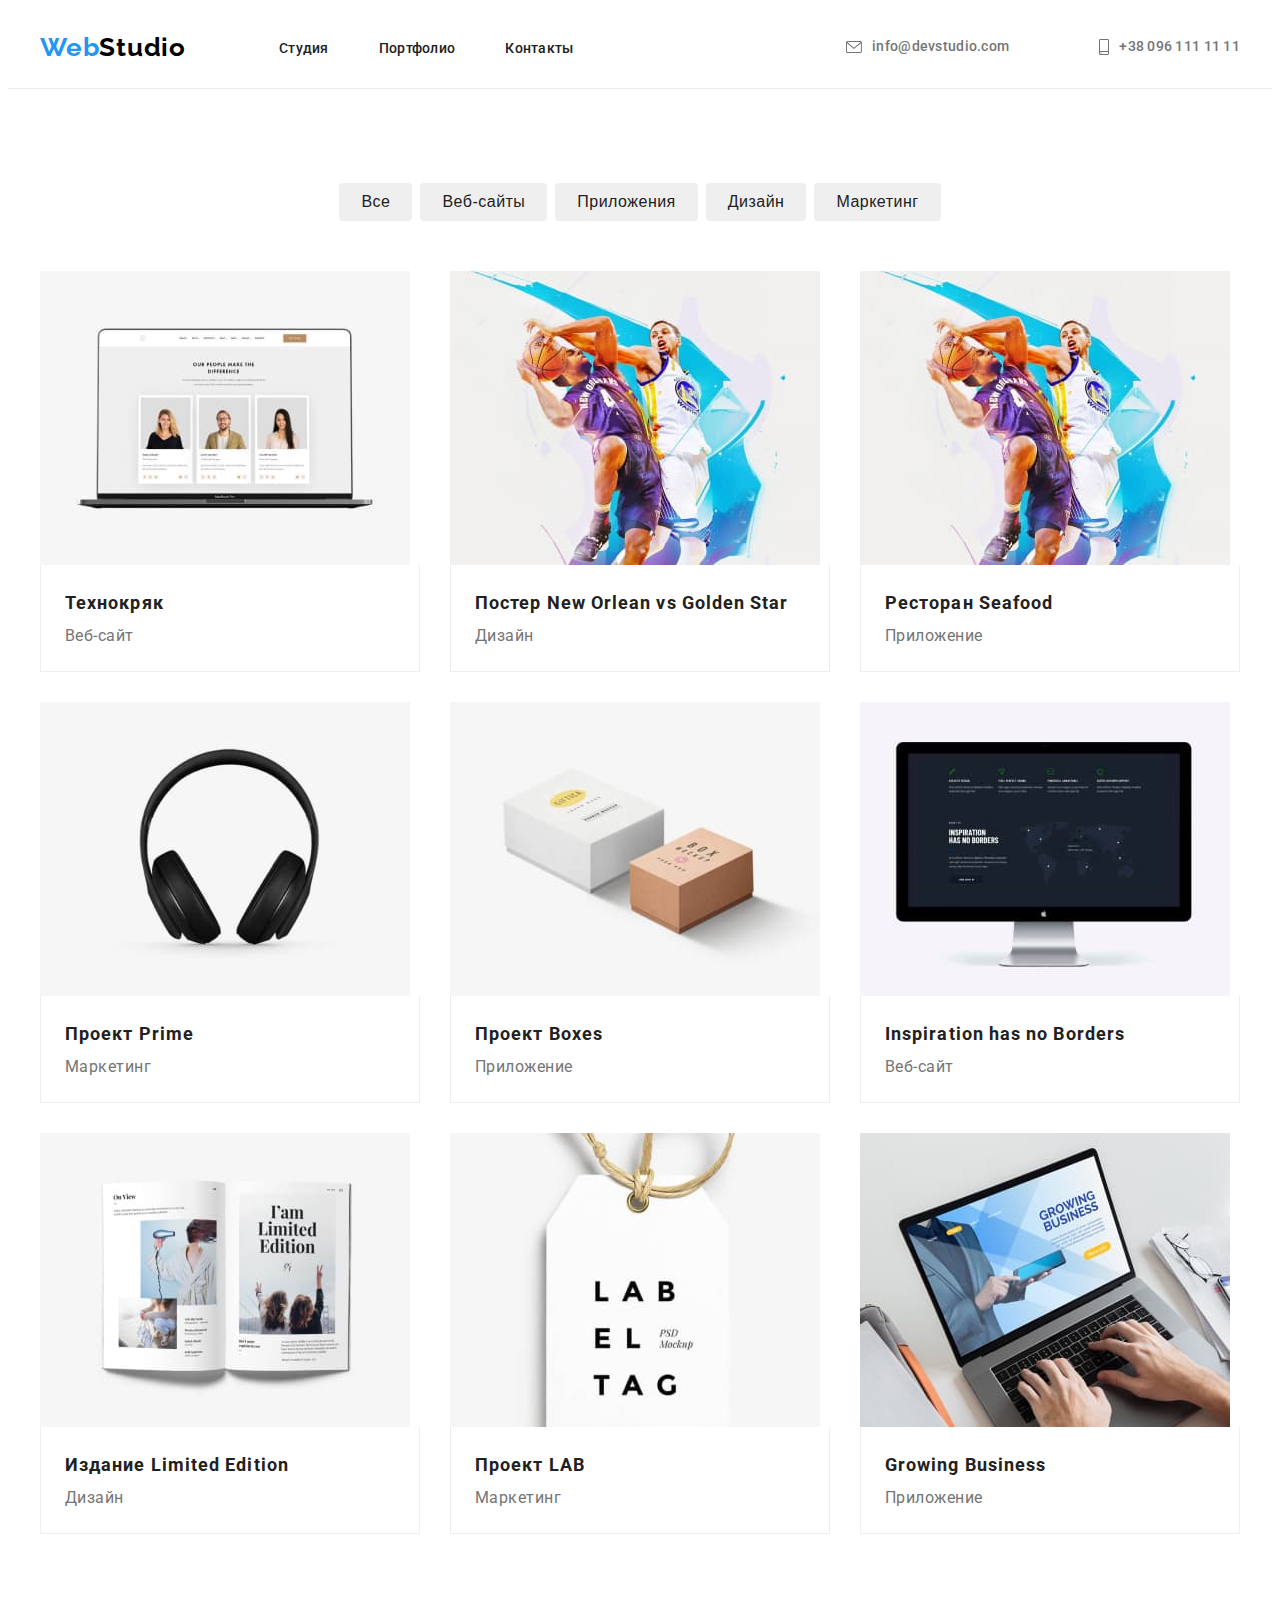
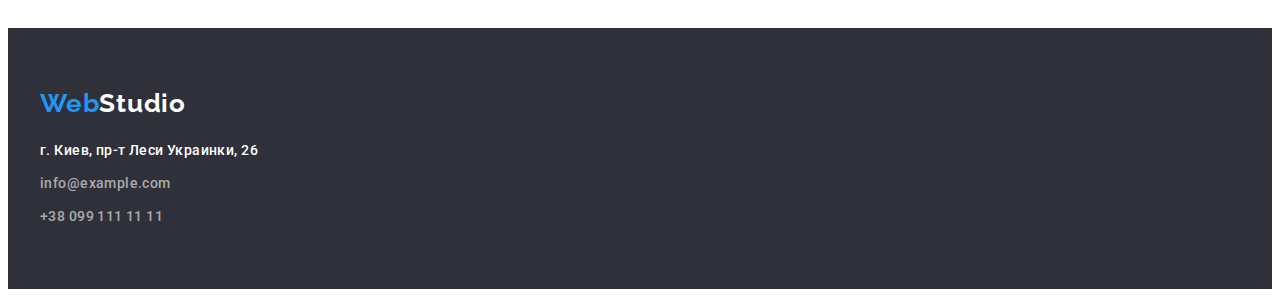
==== portfolio.html @ 6f730717 "hw4-1" ====
<!DOCTYPE html>
        <html lang="ru">
        <head>
            <meta charset="UTF-8">
            <meta http-equiv="X-UA-Compatible" content="IE=edge">
            <meta name="viewport" content="device-width,initial-scale=1.0">
            <title>goit-markup-hw-02</title>
            <link rel="stylesheet" href="https://cdnjs.cloudflare.com/ajax/libs/modern-normalize/1.0.0/modern-normalize.min.css"
            integrity="sha512-ISS7cAi1PEhQ8jnbJpJZMd29NlhNj4AWYyLOSp2CE/CsHxTCu+r+t0D2yoJudVrd0/8fTVPUVDzY5Tvli75u/g=="
            crossorigin="anonymous" />
            <link rel="preconnect" href="https://fonts.gstatic.com">
            <link href="https://fonts.googleapis.com/css2?family=Raleway:wght@700&family=Roboto:wght@400;500;700;900&display=swap"
                rel="stylesheet">
            <link rel="stylesheet" href="./css/styles.css">
        </head>

            <body>
                <header class="header">
                    <div class="container">
                        <nav class="navigation">
                            <a class="logo link" href="./index.html" lang="en">Web<span class="header-logo">Studio</span></a>
                            <ul class="navigation-list list">
                                <li class="navigation-item">
                                    <a class="navigation-link link" href="./index.html">Студия</a>
                                </li>
                                <li class="navigation-item">
                                    <a class="navigation-link link" href="./portfolio.html">Портфолио</a>
                                </li>
                                <li class="navigation-item"> 
                                    <a class="navigation-link link" href="">Контакты</a>

                                </li>
                            </ul>
                        </nav>
                        <ul class="header-list list">
                            <li class="header-list-link">
                                <a class="mail-link link" href="mailto:info@devstudio.com">
                                    <svg class="mail-icon">
                                        <use href="./images/icons.svg#icon-envelope"></use>
                                    </svg>
                                    info@devstudio.com
                                </a>
                            </li>
                            <li class="header-list-link">
                                <a class="tel-link link" href="tel:+380961111111">
                                    <svg class="tel-icon">
                                        <use href="./images/icons.svg#icon-smartphone"></use>
                                    </svg>
                                    +38 096 111 11 11
                                </a>
                            </li>
                        </ul>
                   </div>
                </header>

                <main>

                <!-- filter projects-->            
                    <section class="filter-projects">
                        <div class="container">
                            <h1 class="visually-hidden">Проекты</h1>
                            <ul class="services-list list">
                                <li class="services-list-item services">
                                    <button type="button" class="filter-services">Все</button>
                                </li>
                                <li class="services-list-item">
                                    <button type="button" class="filter-services" >Веб-сайты</button>
                                </li>
                                <li class="services-list-item services">
                                    <button type="button" class="filter-services">Приложения</button>
                                </li>
                                <li class="services-list-item services">
                                    <button type="button" class="filter-services">Дизайн</button>
                                </li>
                                <li class="services-list-item services">
                                    <button type="button" class="filter-services">Маркетинг</button>
                                </li>
                            </ul>

                            <h2 class="visually-hidden">Работы</h2>
                            <ul class="project-list list">
                                <li class="project-list-item">
                                    <div class="thumb">
                                        <img src="./images/portfolio/web-techno.jpg" width="370" height="294" alt="Веб-сайт">
                                    </div>
                                    <div class="project-list-content">
                                        <a class="project-link link" href="">Технокряк</a>
                                        <p class="project-item">Веб-сайт</p>
                                    </div>
                                </li>
                                <li class="project-list-item">
                                    <div class="thumb">
                                        <img src="./images/portfolio/new-orlean.jpg" width="370" height="294" alt="Баскетболисты">
                                    </div>
                                    <div class="project-list-content">
                                        <a class="project-link link" href="">Постер New Orlean vs Golden Star</a>
                                        <p class="project-item">Дизайн</p>
                                    </div>
                                </li>
                                <li class="project-list-item">
                                    <div class="thumb">
                                        <img src="./images/portfolio/new-orlean.jpg" width="370" height="294" alt="Главная страница приложения">
                                    </div>
                                    <div class="project-list-content">
                                        <a class="project-link link" href="">Ресторан Seafood</a>
                                        <p class="project-item">Приложение</p>
                                    </div>
                                </li>
                                <li class="project-list-item">
                                    <div class="thumb">
                                        <img src="./images/portfolio/prime.jpg" width="370" height="294" alt="Наушники">
                                    </div>
                                    <div class="project-list-content">
                                        <a class="project-link link" href="">Проект Prime</a>
                                        <p class="project-item">Маркетинг</p>     
                                    </div>
                                </li>
                                <li class="project-list-item">
                                    <div class="thumb">
                                        <img src="./images/portfolio/boxes.jpg" width="370" height="294" alt="Коробки">
                                    </div>    
                                    <div class="project-list-content">
                                        <a class="project-link link" href="">Проект Boxes</a>
                                        <p class="project-item">Приложение</p>
                                    </div>
                                </li>
                                <li class="project-list-item">
                                    <div class="thumb">
                                        <img src="./images/portfolio/borders.jpg" width="370" height="294" alt="Изображение приложения">
                                    </div>
                                    <div class="project-list-content">
                                        <a class="project-link link" href="">Inspiration has no Borders</a>
                                        <p class="project-item">Веб-сайт</p>
                                    </div>
                                </li>
                                <li class="project-list-item">
                                    <div class="thumb">
                                        <img src="./images/portfolio/limited-edition.jpg" width="370" height="294" alt="Книга">
                                    </div>
                                    <div class="project-list-content">
                                        <a class="project-link link" href="">Издание Limited Edition</a>
                                        <p class="project-item">Дизайн</p>
                                    </div>
                                </li>
                                <li class="project-list-item">
                                    <div class="thumb">
                                        <img src="./images/portfolio/lab.jpg" width="370" height="294" alt="Название проекта">
                                    </div>
                                    <div class="project-list-content">
                                        <a class="project-link link" href="">Проект LAB</a>
                                        <p class="project-item">Маркетинг</p>
                                    </div>
                                </li>
                                <li class="project-list-item">
                                    <div class="thumb">
                                        <img src="./images/portfolio/growing-business.jpg" width="370" height="294"  alt="Название приложения">
                                    </div>
                                    <div class="project-list-content">
                                        <a class="project-link link" href="">Growing Business</a>
                                        <p class="project-item">Приложение</p>              
                                    </div>
                                </li>
                            </ul>
                        </div>
                    </section>
                </main>

                <footer class="footer">
                    <div class="footer-container container">
                        <div class="container-logo">
                            <a class="logo link" href="./index.html" lang="en">Web<span class="footer-logo">Studio</span></a>               
                        </div>
                        <address class="address">
                            <ul class="footer-list list">
                                <li class="footer-list-item">
                                    <a class="contact-adress link" href="https://goo.gl/maps/8bbEBqnTATMpC2DeA" target="_blank"
                                        rel="noopener noreferrer">г. Киев, пр-т Леси Украинки, 26</a>
                                </li>
                                <li class="footer-list-item">
                                    <a class="contact-info link" href="mailto:info@example.com">info@example.com</a>
                                </li>
                                <li class="footer-list-item">
                                    <a class="contact-info link" href="tel:+380991111111=">+38 099 111 11 11</a>
                                </li>
                            </ul>
                        </address>
                    </div>
                </footer>
            </body>
        </html>
---- css/styles.css ----
:root {
  --main-font: "Roboto", sans-serif;
  --secondary-font: "Raleway", sans-serif;
  --accent-color: #2196f3;
  --accent-text-color: #757575;
  --accent-title-color: #212121;
  --primary-white-color: #ffffff;
  --footer-background-color: #2f303a;
  --secondary-background-color: #f5f4fa;
  --section-padding-bottom: 49px;
  --icon-color: #afb1b8;
}

body {
  font-family: var(--main-font);
}

h1,
h2,
h3,
h4,
h5,
h6,
p {
  margin: 0;
}

ul,
ol {
  margin: 0;
  padding: 0;
}

img {
  display: block;
}

.link {
  text-decoration: none;
}

.list {
  list-style: none;
}

.address {
  font-style: normal;
}

.visually-hidden {
  position: absolute !important;
  clip: rect(1px 1px 1px 1px); /* IE6, IE7 */
  clip: rect(1px, 1px, 1px, 1px);
  padding: 0 !important;
  border: 0 !important;
  height: 1px !important;
  width: 1px !important;
  overflow: hidden;
}

/*==========HEADER============*/

.header {
  padding-top: 24px;
  padding-bottom: 25px;
}

.header .container {
  display: flex;
  align-items: center;
  margin-left: auto;
}

.container {
  width: 1200px;
  margin: 0 auto;
  padding-left: 15px;
  padding-right: 15px;
}

.navigation {
  display: flex;
  align-items: center;
}

.navigation-list {
  display: flex;
  align-items: center;
  margin-left: 93px;
}

.logo {
  font-family: var(--secondary-font);
  font-weight: 700;
  font-size: 26px;
  line-height: 1.19;
  letter-spacing: 0.03em;
  color: var(--accent-color);
}

.navigation-item:not(:last-child) {
  margin-right: 50px;
}

.header .header-logo {
  font-family: var(--secondary-font);
  font-weight: 700;
  font-size: 26px;
  line-height: 1.19;
  letter-spacing: 0.03em;
  color: #000000;
}

.navigation-link {
  font-weight: 500;
  font-size: 14px;
  line-height: 1.14;
  letter-spacing: 0.02em;
  color: var(--accent-title-color);
}

.navigation-link:hover,
.navigation-link:focus {
  color: var(--accent-color);
}

.mail-link {
  font-weight: 500;
  font-size: 14px;
  line-height: 1.14;
  letter-spacing: 0.02em;
  color: var(--accent-text-color);
  margin-left: auto;
  margin-right: 40px;
  display: flex;
  align-items: center;
}

.mail-icon {
  margin-right: 10px;
  width: 16px;
  height: 12px;
  fill: var(--accent-text-color);
}

.mail-link:hover .mail-icon,
.mail-link:focus .mail-icon {
  fill: var(--accent-color);
}

.tel-icon {
  width: 10px;
  height: 16px;
  margin-right: 10px;
  fill: var(--accent-text-color);
}

.mail-link:hover,
.mail-link:focus {
  color: var(--accent-color);
}

.tel-link:hover,
.tel-link:focus {
  color: var(--accent-color);
}

.tel-link:hover .tel-icon,
.tel-link:focus .tel-icon {
  fill: var(--accent-color);
}

.tel-link {
  font-weight: 500;
  font-size: 14px;
  line-height: 1.14;
  letter-spacing: 0.02em;
  color: var(--accent-text-color);
  display: flex;
  align-items: center;
  justify-content: center;
}

.header-list {
  display: flex;
  margin-left: auto;
}

.header-list-link:not(:last-child) {
  margin-right: 50px;
}

.header {
  border-bottom: 1px solid #ececec;
}
/*==========HEADER END============*/

/*==========HERO============*/

.hero-title {
  font-weight: 900;
  font-family: var(--main-font);
  font-size: 44px;
  line-height: 1.36;
  text-align: center;
  letter-spacing: 0.06em;
  text-transform: uppercase;
  margin-bottom: 30px;
  color: var(--primary-white-color);
}

.hero {
  padding-top: 200px;
  padding-bottom: 200px;
  text-align: center;
  max-width: 1600px;
  margin: 0 auto;
  background-color: var(--footer-background-color);
  background-image: linear-gradient(
      rgba(47, 48, 58, 0.4),
      rgba(47, 48, 58, 0.4)
    ),
    url(../images/hero/hero.jpg);
  background-repeat: no-repeat;
  background-size: cover;
}

/*==========HERO END============*/

/*==========ADVANTAGES============*/

.advantages-list {
  display: flex;
  margin-left: -30px;
  margin-top: -30px;
}

.advantages-list-item {
  margin-left: 30px;
  margin-top: 30px;
  flex-basis: calc(100% / 4 - 30px);
}

.advantages-title {
  font-weight: 700;
  font-size: 14px;
  line-height: 1.14;
  letter-spacing: 0.03em;
  text-transform: uppercase;
  color: var(--accent-title-color);
  margin-bottom: 10px;
}

.advantages-description {
  font-weight: normal;
  font-size: 14px;
  line-height: 1.71;
  letter-spacing: 0.03em;
  color: var(--accent-text-color);
}

.advantages {
  padding-top: 94px;
  padding-bottom: 94px;
}

.advantages-icon {
  display: flex;
  align-items: center;
  justify-content: center;
  width: 270px;
  height: 120px;
  margin-bottom: 30px;
  background-color: var(--secondary-background-color);
}

.features-icon {
  width: 70px;
  height: 70px;
}

/*==========ADVANTAGES END============*/

/*==========WORK============*/

.work .title {
  margin-bottom: var(--section-padding-bottom);
}

.work-list {
  display: flex;
  margin-left: -30px;
  margin-top: -30px;
}

.work-list-item {
  margin-left: 30px;
  margin-top: 30px;
  flex-basis: calc(100% / 3 - 30px);
}

.work {
  padding-bottom: 94px;
}

/*==========WORK END============*/

/*==========TEAM============*/
.team {
  font-weight: 500;
  font-size: 16px;
  line-height: 1.19;
  text-align: center;
  letter-spacing: 0.03em;
  color: var(--accent-title-color);
  margin-bottom: 9px;
}

.our-team {
  background-color: var(--secondary-background-color);
  padding-top: 95px;
  padding-bottom: 95px;
}

.social-list-icon {
  width: 20px;
  height: 20px;
  fill: var(--icon-color);
}

.social-list {
  display: flex;
  align-items: center;
  justify-content: space-between;
  padding-right: 32px;
  padding-left: 32px;
}

.social-list-link {
  display: flex;
  width: 44px;
  justify-content: center;
  align-items: center;
  height: 44px;
  border-radius: 50%;
}

.social-list-link:hover,
.social-list-link:focus {
  background-color: var(--accent-color);
}

.social-list-link:hover .social-list-icon,
.social-list-link:focus .social-list-icon {
  fill: var(--primary-white-color);
}

.our-team .title {
  margin-bottom: var(--section-padding-bottom);
}

.team-list {
  display: flex;
  margin-left: -30px;
  margin-top: -30px;
}

.team-list-item {
  margin-left: 30px;
  margin-top: 30px;
  flex-basis: calc(100% / 4 - 30px);
}

.team-list-content {
  padding-top: 30px;
  padding-bottom: 30px;
  background-color: #fff;
  box-shadow: 0px 1px 3px rgba(0, 0, 0, 0.12), 0px 1px 1px rgba(0, 0, 0, 0.14),
    0px 2px 1px rgba(0, 0, 0, 0.2);
  border-radius: 0px 0px 4px 4px;
}

.team-position {
  font-weight: 500;
  font-size: 16px;
  line-height: 19px1.19;
  text-align: center;
  letter-spacing: 0.03em;
  color: var(--accent-text-color);
  margin-bottom: 16px;
}

.footer .footer-logo {
  font-family: var(--secondary-font);
  font-weight: 700;
  font-size: 26px;
  line-height: 1.19;
  letter-spacing: 0.03em;
  color: var(--primary-white-color);
}

.footer {
  background-color: var(--footer-background-color);
  padding-top: 60px;
  padding-bottom: 60px;
}

.footer-list-item:not(:last-child) {
  margin-bottom: 9px;
}

.container-logo {
  margin-bottom: 20px;
}

.contact-adress {
  font-weight: 500;
  font-size: 14px;
  line-height: 1.71;
  letter-spacing: 0.03em;
  color: var(--primary-white-color);
}

.contact-info {
  font-weight: 500;
  font-size: 14px;
  line-height: 1.71;
  letter-spacing: 0.03em;
  color: rgba(255, 255, 255, 0.6);
}

/*==========TEAM END============*/

/*==========CLIENT============*/

.client {
  padding-top: 94px;
  padding-bottom: 94px;
}

.client-list {
  display: flex;
  margin-top: -30px;
  margin-bottom: -30px;
}

.client-list-item {
  margin-top: 30px;
  margin-bottom: 30px;
  flex-basis: calc(100% / 6 - 30px);
}

.client-link-icon {
  display: flex;
  align-items: center;
  justify-content: space-between;
}

.client-title {
  margin-bottom: 50px;
}

/*==========CLIENT END============*/

/*==========COMPONENTS============*/
.title {
  font-weight: 700;
  font-size: 36px;
  line-height: 1.17;
  text-align: center;
  letter-spacing: 0.03em;
  color: var(--accent-title-color);
}
/*==========COMPONENTS END============*/

/*==========FILTER PROJECT============*/
.modal-button {
  min-width: 200px;
  padding-top: 12px;
  padding-bottom: 12px;
  padding-left: 32px;
  padding-right: 32px;
  font-weight: 700;
  font-size: 16px;
  line-height: 1.88;
  display: flex;
  align-items: center;
  text-align: center;
  letter-spacing: 0.06em;
  color: var(--primary-white-color);
  cursor: pointer;
  background-color: var(--accent-color);
  border-radius: 4px;
  margin: auto;
}

.filter-services {
  padding-top: 6px;
  padding-bottom: 6px;
  padding-left: 22px;
  padding-right: 22px;
  border-radius: 4px;
  border: transparent;

  font-weight: 500;
  font-size: 16px;
  line-height: 1.63;
  text-align: center;
  letter-spacing: 0.03em;
  color: var(--accent-title-color);
  cursor: pointer;
}

.filter-services:hover,
.filter-services:focus {
  background-color: var(--accent-color);
  color: var(--primary-white-color);
}

.project-link {
  font-family: var(--main-font);
  font-weight: 700;
  font-size: 18px;
  line-height: 2;
  letter-spacing: 0.06em;
  color: var(--accent-title-color);
  margin-bottom: 4px;
}

.project-item {
  font-family: var(--main-font);
  font-weight: normal;
  font-size: 16px;
  line-height: 1.88;
  letter-spacing: 0.03em;
  color: var(--accent-text-color);
}

.filter-projects .container {
  align-items: center;
}

.services-list {
  display: flex;
  justify-content: center;
  margin-bottom: 50px;
  align-items: center;
}

.project-list-content {
  padding-top: 20px;
  padding-bottom: 20px;
  padding-left: 24px;
  padding-right: 24px;
  border-bottom: 1px solid #eeeeee;
  border-left: 1px solid #eeeeee;
  border-right: 1px solid #eeeeee;
}

.services-list-item:not(:last-child) {
  margin-right: 8px;
}

.project-list {
  display: flex;
  margin-left: -30px;
  margin-top: -30px;
  flex-wrap: wrap;
}

.project-list-item {
  margin-left: 30px;
  margin-top: 30px;
  flex-basis: calc(100% / 3 - 30px);
}

.filter-projects {
  padding-top: 94px;
  padding-bottom: 94px;
}

/*==========FILTER PROJECT END============*/
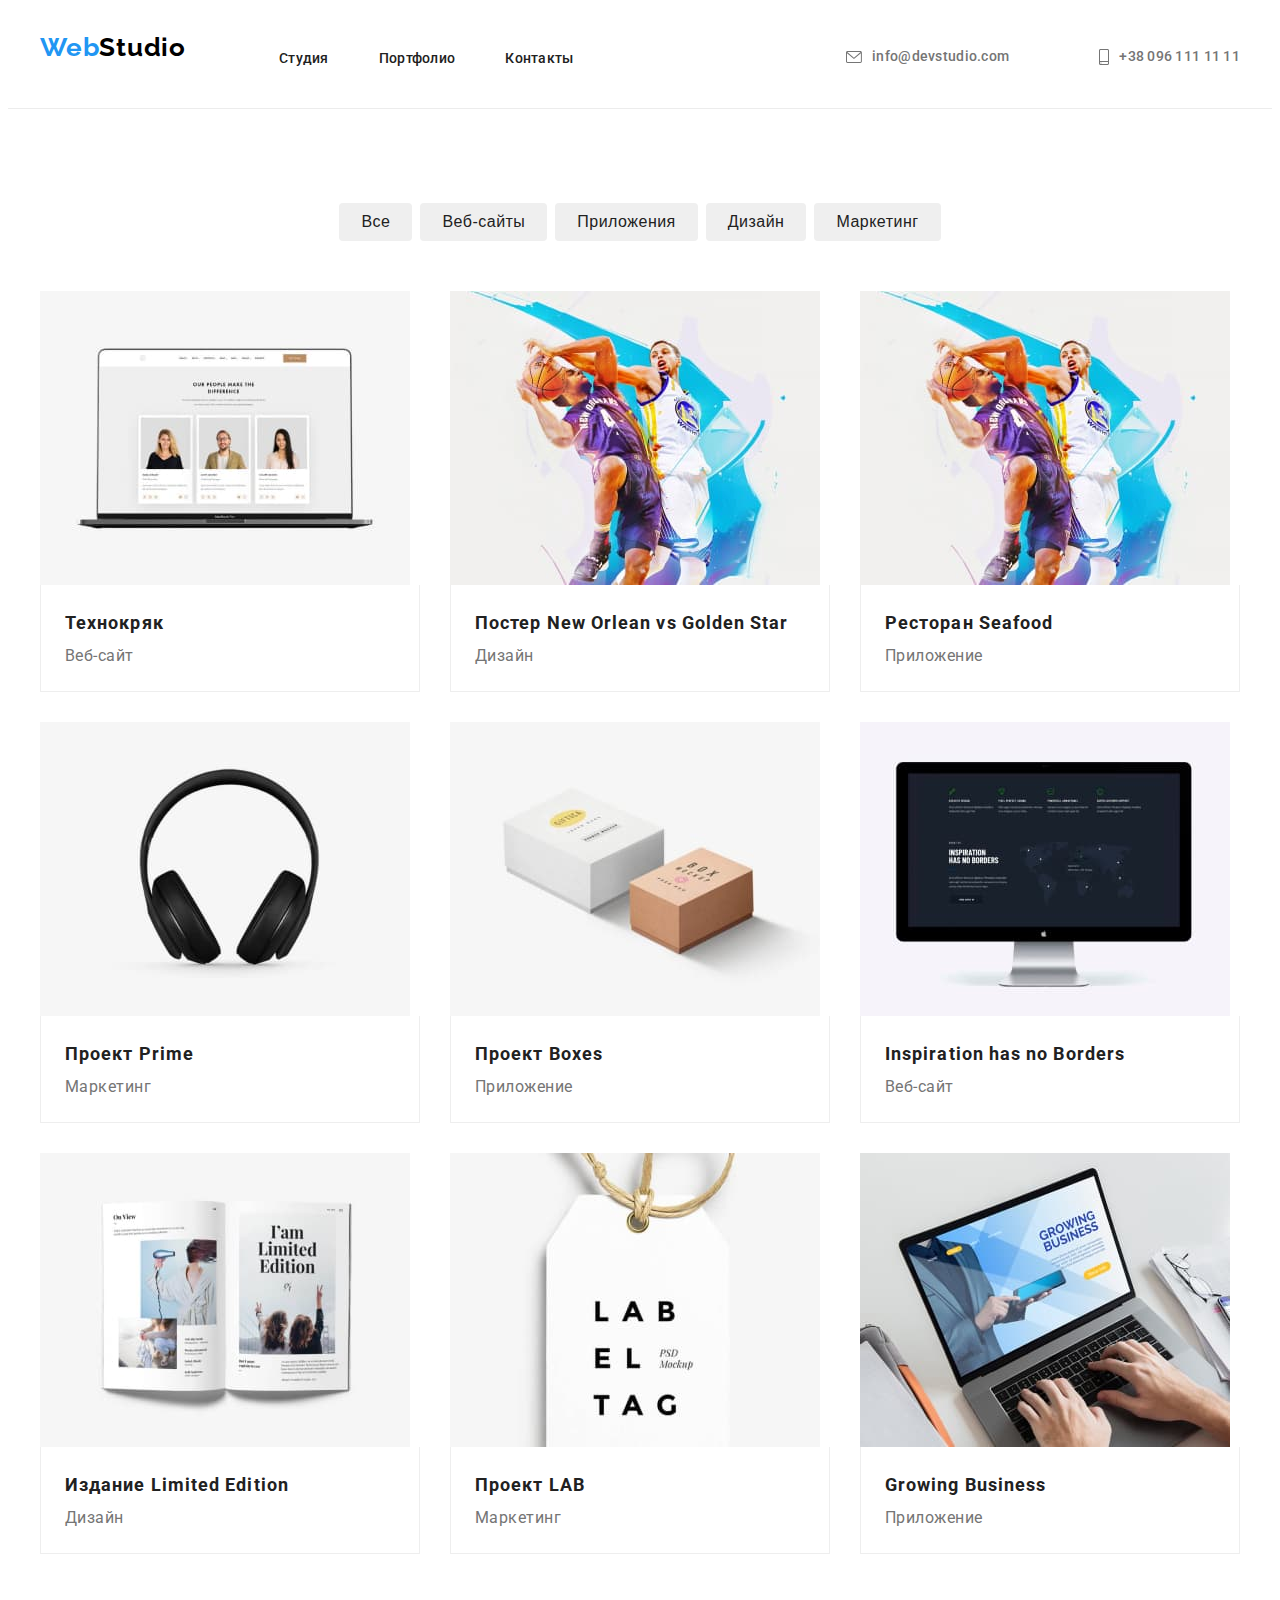
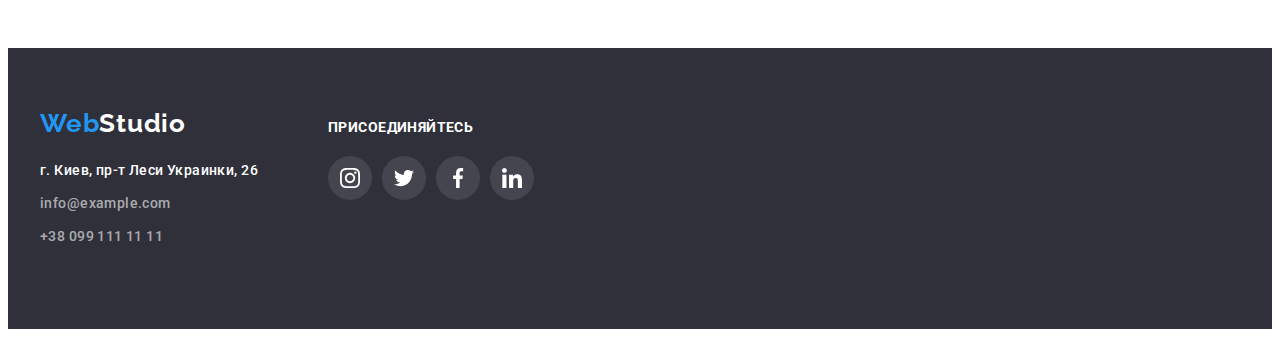
==== commit 7275c167: "hw4-6" ====
--- a/portfolio.html
+++ b/portfolio.html
@@ -168,22 +168,55 @@
                 <footer class="footer">
                     <div class="footer-container container">
                         <div class="container-logo">
-                            <a class="logo link" href="./index.html" lang="en">Web<span class="footer-logo">Studio</span></a>               
+                            <a class="logo link" href="./index.html" lang="en">Web<span class="footer-logo">Studio</span></a>
+                            <address class="address">
+                                <ul class="footer-list list">
+                                    <li class="footer-list-item">
+                                        <a class="contact-adress link" href="https://goo.gl/maps/8bbEBqnTATMpC2DeA" target="_blank"
+                                            rel="noopener noreferrer">г. Киев, пр-т Леси Украинки, 26</a>
+                                    </li>
+                                    <li class="footer-list-item">
+                                        <a class="contact-info link" href="mailto:info@example.com">info@example.com</a>
+                                    </li>
+                                    <li class="footer-list-item">
+                                        <a class="contact-info link" href="tel:+380991111111=">+38 099 111 11 11</a>
+                                    </li>
+                                </ul>
+                            </address>
                         </div>
-                        <address class="address">
-                            <ul class="footer-list list">
-                                <li class="footer-list-item">
-                                    <a class="contact-adress link" href="https://goo.gl/maps/8bbEBqnTATMpC2DeA" target="_blank"
-                                        rel="noopener noreferrer">г. Киев, пр-т Леси Украинки, 26</a>
-                                </li>
-                                <li class="footer-list-item">
-                                    <a class="contact-info link" href="mailto:info@example.com">info@example.com</a>
-                                </li>
-                                <li class="footer-list-item">
-                                    <a class="contact-info link" href="tel:+380991111111=">+38 099 111 11 11</a>
-                                </li>
-                            </ul>
-                        </address>
+                        <div class="footer-social">
+                            <b class="footer-social-title">присоединяйтесь</b>
+                            <ul class="footer-social-list list">
+                                <li class="footer-social-item">
+                                    <a class="footer-social-link link" href="">
+                                        <svg class="footer-icon" width="20px" height="20px">
+                                            <use href="./images/icons.svg#icon-instagram"></use>
+                                        </svg>
+                                    </a>
+                                </li>
+                                <li class="footer-social-item">
+                                    <a class="footer-social-link link" href="">
+                                        <svg class="footer-icon" width="20px" height="20px">
+                                            <use href="./images/icons.svg#icon-twitter"></use>
+                                        </svg>
+                                    </a>
+                                </li>
+                                <li class="footer-social-item">
+                                    <a class="footer-social-link link" href="">
+                                        <svg class="footer-icon" width="20px" height="20px">
+                                            <use href="./images/icons.svg#icon-facebook"></use>
+                                        </svg>
+                                    </a>
+                                </li>
+                                <li class="footer-social-item">
+                                    <a class="footer-social-link link" href="">
+                                        <svg class="footer-icon" width="20px" height="20px">
+                                            <use href="./images/icons.svg#icon-linkedin"></use>
+                                        </svg>
+                                    </a>
+                                </li>
+                            </ul>
+                        </div>
                     </div>
                 </footer>
             </body>
--- a/css/styles.css
+++ b/css/styles.css
@@ -96,6 +96,8 @@
   line-height: 1.19;
   letter-spacing: 0.03em;
   color: var(--accent-color);
+  margin-bottom: 20px;
+  display: block;
 }
 
 .navigation-item:not(:last-child) {
@@ -390,6 +392,8 @@
   margin-bottom: 16px;
 }
 
+/*==========FOOTER============*/
+
 .footer .footer-logo {
   font-family: var(--secondary-font);
   font-weight: 700;
@@ -409,8 +413,65 @@
   margin-bottom: 9px;
 }
 
+.footer-social-title {
+  font-family: var(--main-font);
+  font-weight: 700;
+  font-size: 14px;
+  line-height: 1.14;
+  letter-spacing: 0.03em;
+  text-transform: uppercase;
+  color: var(--primary-white-color);
+  display: block;
+  margin-bottom: 20px;
+}
+
+/*.footer-social {
+  display: flex;
+  align-items: center;
+  justify-content: center;
+}*/
+
+.footer-social-item:not(:last-child) {
+  margin-right: 10px;
+}
+
+.footer-container {
+  display: flex;
+  align-items: baseline;
+}
+
+.footer-social-link {
+  display: flex;
+  align-items: center;
+  justify-content: center;
+  width: 44px;
+  height: 44px;
+  border-radius: 50%;
+  background-color: rgba(255, 255, 255, 0.1);
+}
+
+.footer-social-list {
+  display: flex;
+  align-items: center;
+  /* justify-content: center;*/
+}
+
+.footer-icon {
+  width: 20px;
+  height: 20px;
+  fill: var(--primary-white-color);
+}
+
+.footer-social-link:hover,
+.footer-social-link:focus {
+  background-color: var(--accent-color);
+}
+
+/*==========FOOTER END============*/
+
 .container-logo {
   margin-bottom: 20px;
+  margin-right: 70px;
 }
 
 .contact-adress {
@@ -441,23 +502,36 @@
 .client-list {
   display: flex;
   margin-top: -30px;
-  margin-bottom: -30px;
+  margin-left: -30px;
 }
 
 .client-list-item {
   margin-top: 30px;
-  margin-bottom: 30px;
+  margin-left: 30px;
   flex-basis: calc(100% / 6 - 30px);
-}
-
-.client-link-icon {
-  display: flex;
-  align-items: center;
-  justify-content: space-between;
+  height: 90px;
+  border: 1px solid #afb1b8;
+  border-radius: 4px;
+  padding-top: 20px;
+}
+
+.client-link {
+  display: flex;
+  align-items: center;
+  justify-content: center;
 }
 
 .client-title {
   margin-bottom: 50px;
+}
+
+.client-link:hover .client-link-icon,
+.client-link:focus .client-link-icon {
+  fill: var(--accent-color);
+}
+
+.client-link-icon {
+  fill: var(--accent-text-color);
 }
 
 /*==========CLIENT END============*/
@@ -509,6 +583,12 @@
   letter-spacing: 0.03em;
   color: var(--accent-title-color);
   cursor: pointer;
+}
+
+.project-list-item:hover,
+.project-list-item:focus {
+  box-shadow: 0px 1px 1px rgba(0, 0, 0, 0.12), 0px 4px 4px rgba(0, 0, 0, 0.06),
+    1px 4px 6px rgba(0, 0, 0, 0.16);
 }
 
 .filter-services:hover,
